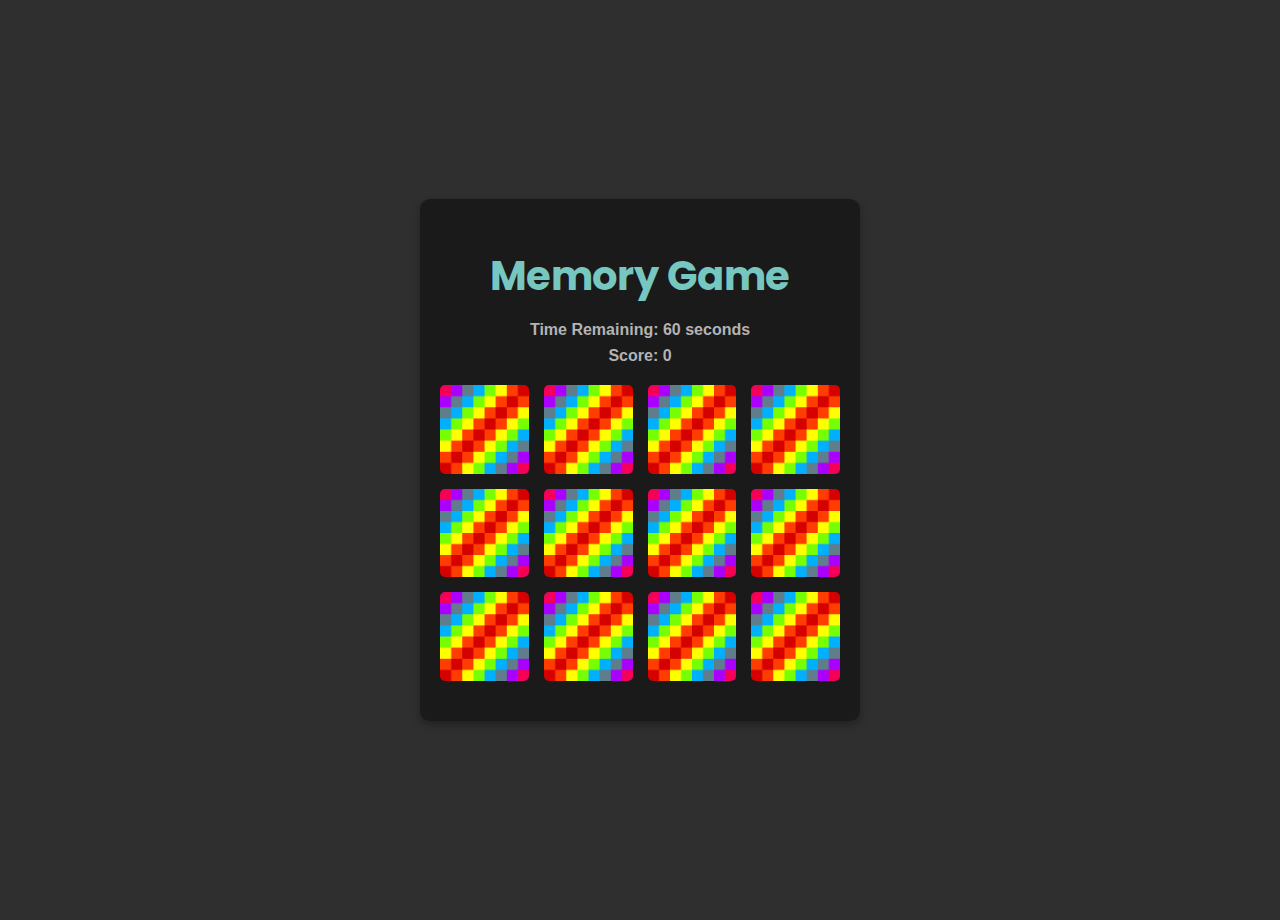
==== Memory_Game/index.html @ ec53901f "third commit" ====
<!DOCTYPE html>
<html lang="en">
<head>
  <meta charset="UTF-8">
  <meta name="viewport" content="width=device-width, initial-scale=1.0">
  <link href="https://fonts.googleapis.com/css2?family=Poppins:wght@300;400;500;600&display=swap" rel="stylesheet">
  <title>Memory Game</title>
  <link rel="stylesheet" href="style.css">
</head>
<body>
  <div class="container">
    <h1>Memory Game</h1>
    <h3>Time Remaining: <span id="time">60</span> seconds</h3>
    <h3>Score: <span id="result">0</span></h3>
    
    <div class="grid"></div>

    <div id="game-over" class="game-over">
      <h2>Time's Up!</h2>
      <p>Your final score: <span id="final-score">0</span></p>
      <button id="play-again" class="btn">Play Again</button>
    </div>
  </div>

  <script src="app.js"></script>
</body>
</html>
---- Memory_Game/style.css ----
body {
    font-family: 'Arial', sans-serif;
    background-color: #2f2f2f; /* Dark background */
    margin: 0;
    display: flex;
    justify-content: center;
    align-items: center;
    height: 100vh;
    padding: 10px;
}

.container {
    text-align: center;
    width: 100%;
    max-width: 400px; /* Reduced container size */
    background: #1a1a1a; /* Dark container background */
    padding: 20px;
    border-radius: 10px;
    box-shadow: 0 4px 8px rgba(0, 0, 0, 0.3);
}

h1 {
    font-size: 2.5rem; /* Reduced font size */
    font-family: 'Poppins', sans-serif;
    color: #76c7c0; /* Soft green for the title */
    margin-bottom: 15px;
}

h3 {
    font-size: 1rem; /* Smaller font size for better readability */
    margin: 8px 0;
    color: #b3b3b3; /* Light grey for the score/life */
}

.choices {
    display: flex;
    justify-content: space-around;
    margin-top: 40px;
}

.choices div {
    flex: 1;
    margin: 0 10px;
}

.choice {
    font-size: 3rem; /* Increased font size for choice text */
    font-weight: bold;
    color: #76c7c0; /* Soft green for choices */
}

.buttons {
    margin-top: 30px;
    display: flex;
    justify-content: center;
}

.btn {
    background-color: #2e8b57; /* Green button */
    color: white;
    padding: 12px 25px; /* Adjusted padding for better button size */
    border: none;
    border-radius: 5px;
    font-size: 1.1rem; /* Slightly larger font size for buttons */
    cursor: pointer;
    margin: 0 5px;
    transition: background-color 0.3s ease;
}

.btn:hover {
    background-color: #006400; /* Dark green on hover */
}

.game-over {
    display: none;
    margin-top: 20px;
}

.game-over.active {
    display: block;
}

#game-over h2 {
    font-size: 1.5rem;
    color: #f44336; /* Red color for "Game Over" */
}

#final-score {
    font-weight: bold;
    font-size: 1.2rem;
    color: #76c7c0; /* Soft green for final score */
}

.grid {
    display: grid;
    grid-template-columns: repeat(4, 1fr);
    gap: 15px; /* Increased space between grid items */
    margin: 20px 0;
}

.grid img {
    width: 100%;
    height: auto;
    border-radius: 5px;
    cursor: pointer;
}
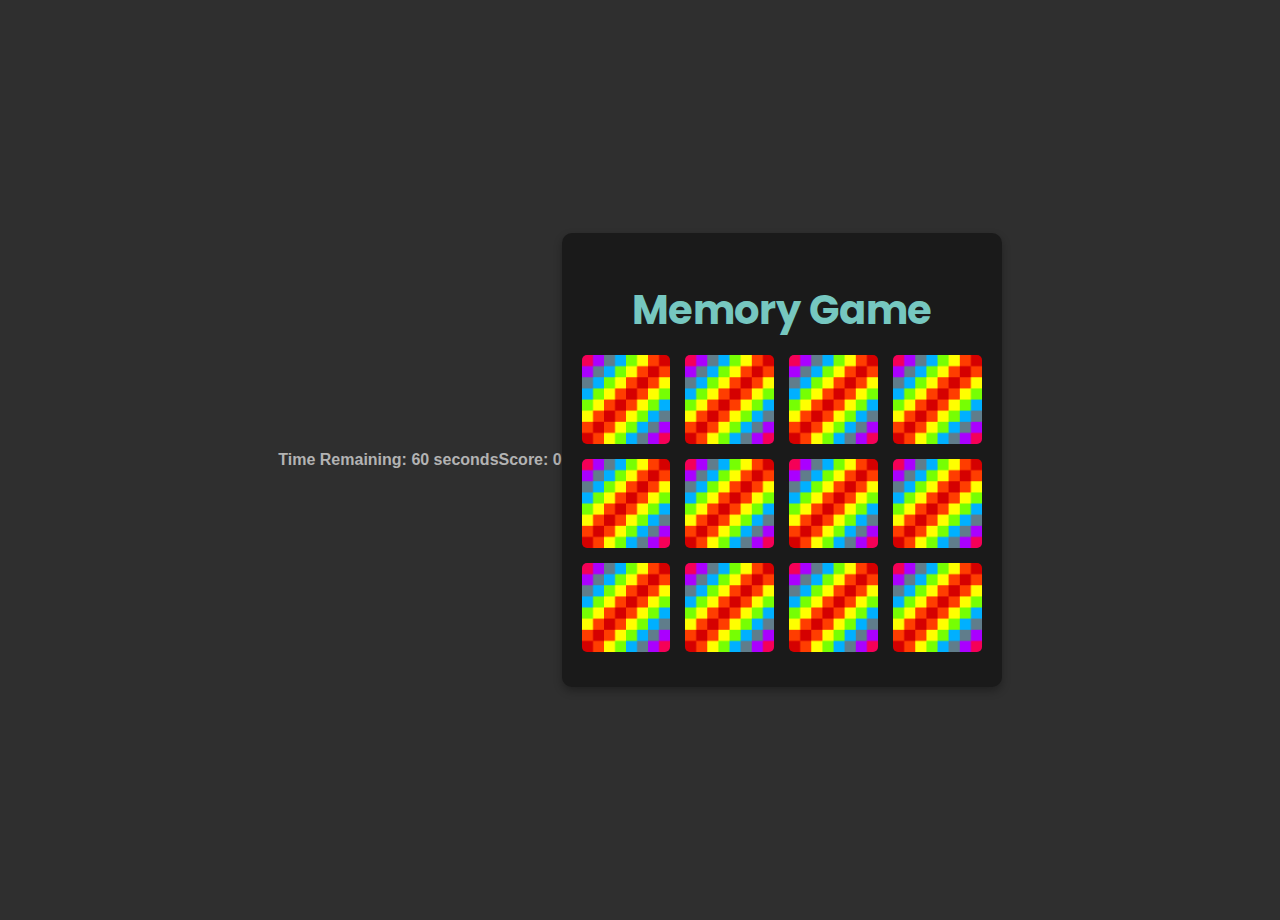
==== commit 47ae1b4d: "fourth commit" ====
--- a/Memory_Game/index.html
+++ b/Memory_Game/index.html
@@ -8,10 +8,11 @@
   <link rel="stylesheet" href="style.css">
 </head>
 <body>
+  <h3>Time Remaining: <span id="time">60</span> seconds</h3>
+    <h3>Score: <span id="result">0</span></h3>
   <div class="container">
     <h1>Memory Game</h1>
-    <h3>Time Remaining: <span id="time">60</span> seconds</h3>
-    <h3>Score: <span id="result">0</span></h3>
+    
     
     <div class="grid"></div>
 
--- a/Memory_Game/style.css
+++ b/Memory_Game/style.css
@@ -95,7 +95,7 @@
     display: grid;
     grid-template-columns: repeat(4, 1fr);
     gap: 15px; /* Increased space between grid items */
-    margin: 20px 0;
+    margin: 15px 0;
 }
 
 .grid img {
